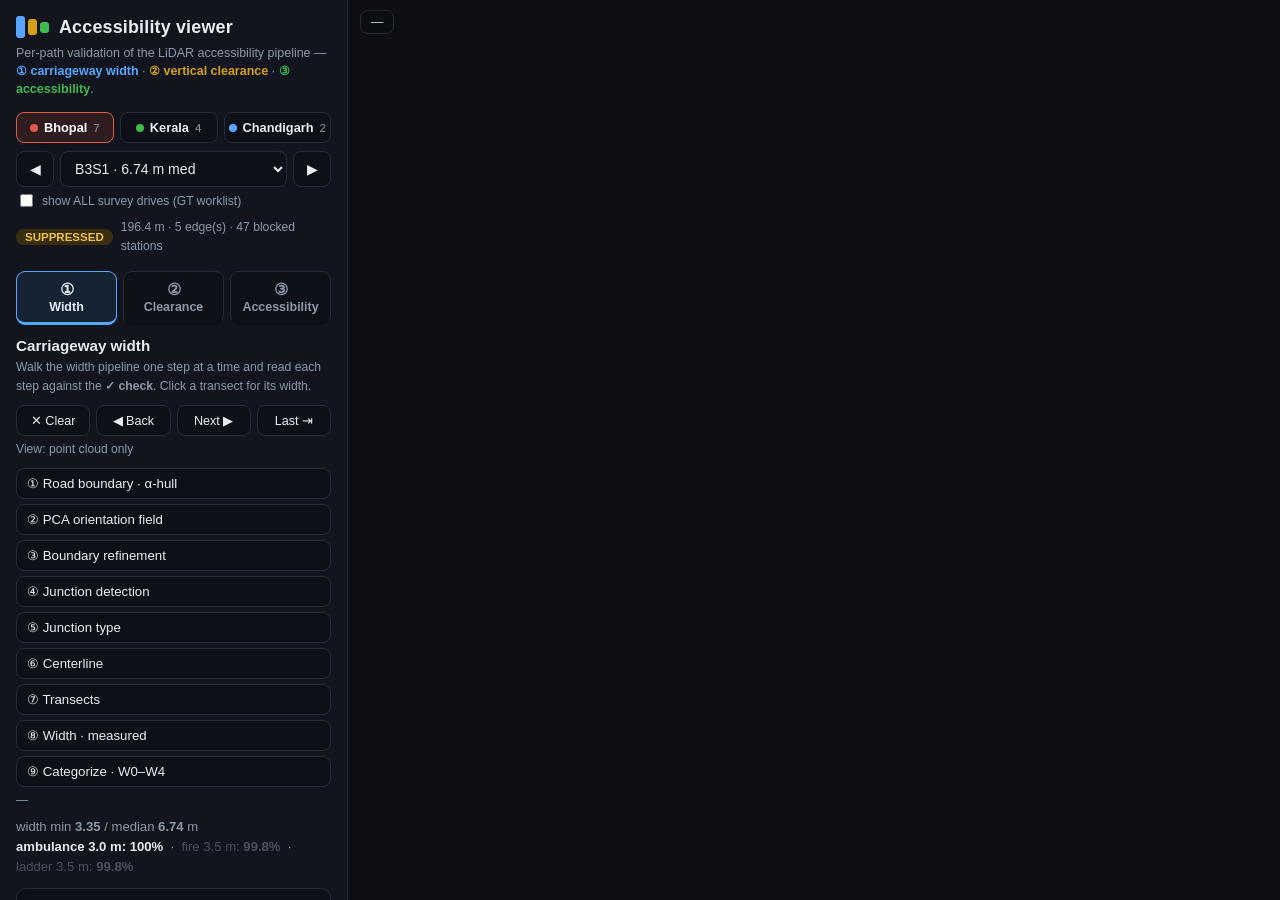
==== validate.html @ 01d57bf8 "project page" ====
<!doctype html>
<html lang="en">
<head>
  <link rel="stylesheet" href="cesium/Widgets/widgets.css">
  <script src="cesium/Cesium.js"></script>

  <meta charset="utf-8" />
  <meta name="viewport" content="width=device-width, initial-scale=1" />
  <title>Accessibility viewer — per-path validation</title>
  <style>
    /* ============ Accessibility viewer — dark UI =========================
       Three stage accents:  ① width = blue · ② clearance = gold · ③ accessibility = green */
    :root { --bg:#0b0d12; --panel:#12151d; --card:#0d1117; --fg:#e6edf3; --muted:#8b98a8;
            --border:#242b38; --green:#3fb950; --gold:#d4a017; --red:#e0584a; --blue:#58a6ff;
            --w-acc:#58a6ff; --c-acc:#d4a017; --a-acc:#3fb950; }
    * { box-sizing:border-box; }
    html,body { margin:0; height:100%; font-family:Inter,-apple-system,Segoe UI,Roboto,sans-serif;
                background:var(--bg); color:var(--fg); }
    #app { display:grid; grid-template-columns:348px 1fr; height:100vh; }
    aside { background:var(--panel); border-right:1px solid var(--border); padding:16px 16px 24px;
            overflow-y:auto; scrollbar-width:thin; }

    /* ---- header ---- */
    .brand { display:flex; align-items:center; gap:10px; }
    .brand .mark { display:flex; gap:3px; }
    .brand .mark i { width:9px; height:22px; border-radius:3px; }
    .brand .mark i:nth-child(1) { background:var(--w-acc); }
    .brand .mark i:nth-child(2) { background:var(--c-acc); height:16px; margin-top:3px; }
    .brand .mark i:nth-child(3) { background:var(--a-acc); height:11px; margin-top:6px; }
    h1 { font-size:1.12rem; margin:0; letter-spacing:.01em; }
    .sub { color:var(--muted); font-size:.78rem; margin:6px 0 14px; line-height:1.45; }

    /* ---- generic controls ---- */
    select, button, input[type=range] { font-family:inherit; }
    select, button { width:100%; background:var(--card); color:var(--fg); border:1px solid var(--border);
                     border-radius:8px; padding:8px 10px; font-size:.88rem; }
    button { cursor:pointer; transition:border-color .12s, background .12s; }
    button:hover { border-color:#3d4757; }
    button.active { background:#1f6feb; color:#fff; border-color:#1f6feb; }
    label.fld { display:block; font-size:.7rem; text-transform:uppercase; letter-spacing:.05em;
                color:var(--muted); margin:14px 0 5px; }
    .card { background:var(--card); border:1px solid var(--border); border-radius:10px;
            padding:12px 13px; margin-top:12px; }
    .card h3 { font-size:.7rem; text-transform:uppercase; letter-spacing:.05em; color:var(--muted); margin:0 0 8px; }
    .hint { color:var(--muted); font-size:.76rem; line-height:1.5; margin-top:4px; }
    .muted { color:var(--muted); }
    table { width:100%; border-collapse:collapse; font-size:.82rem; }
    td { padding:3px 0; } td.r { text-align:right; font-variant-numeric:tabular-nums; }
    kbd { background:var(--card); border:1px solid var(--border); border-bottom-width:2px; border-radius:4px;
          padding:0 5px; font-size:.74rem; font-family:inherit; color:var(--fg); }

    /* ---- city pills + path row ---- */
    .city-pills { display:flex; gap:6px; margin-bottom:8px; }
    .city-pills button { flex:1; padding:7px 4px; font-size:.8rem; font-weight:600;
                         border-radius:8px; display:flex; align-items:center; justify-content:center; gap:6px; }
    .city-pills .dot { width:8px; height:8px; border-radius:50%; background:var(--cc); flex:none; }
    .city-pills .n { color:var(--muted); font-weight:400; font-size:.72rem; }
    .city-pills button.active { background:color-mix(in srgb, var(--cc) 16%, var(--card)); border-color:var(--cc); }
    .path-row { display:flex; gap:6px; }
    .path-row select { flex:1; min-width:0; }
    .path-row button { width:38px; flex:none; padding:8px 0; font-size:.9rem; }
    .badge-row { display:flex; align-items:center; gap:8px; margin-top:8px; }
    .verdict { display:inline-block; font-size:.72rem; font-weight:700; padding:2px 9px; border-radius:999px; flex:none; }
    .v-false { background:#3d1518; color:#ff8b80; } .v-real { background:#11331f; color:#5ee08a; }
    .v-part { background:#3a2e10; color:#f0c14b; }

    /* ---- stage tabs ---- */
    .stages { display:flex; gap:6px; margin:16px 0 0; }
    .stages button { flex:1; padding:8px 4px 7px; font-size:.78rem; font-weight:600; line-height:1.25;
                     border-radius:9px; border-bottom:3px solid transparent; color:var(--muted); }
    .stages button .st-no { display:block; font-size:1rem; }
    .stages button .st-state { display:block; font-size:.62rem; font-weight:600; letter-spacing:.03em;
                               text-transform:uppercase; margin-top:2px; }
    .stages button[data-stage=width]     { --sc:var(--w-acc); }
    .stages button[data-stage=clearance] { --sc:var(--c-acc); }
    .stages button[data-stage=access]    { --sc:var(--a-acc); }
    .stages button.active { color:var(--fg); border-color:var(--sc);
                            background:color-mix(in srgb, var(--sc) 12%, var(--card)); }
    .stages .st-state.done { color:var(--green); } .stages .st-state.next { color:var(--gold); }
    .stages .st-state.plan { color:var(--muted); }
    .stage-panel { display:none; }
    .stage-panel.active { display:block; }
    .stage-head { display:flex; align-items:center; gap:8px; margin:12px 0 2px; }
    .stage-head h2 { font-size:.95rem; margin:0; }
    .chip { font-size:.64rem; font-weight:700; letter-spacing:.04em; text-transform:uppercase;
            padding:2px 8px; border-radius:999px; flex:none; }
    .chip.done { background:#11331f; color:#5ee08a; }
    .chip.next { background:#3a2e10; color:#f0c14b; }
    .chip.plan { background:#1c2230; color:#8b98a8; }

    /* ---- width walkthrough ---- */
    .stepper { display:flex; gap:6px; margin-top:10px; }
    .stepper button { flex:1; padding:7px 4px; font-size:.79rem; }
    .steps { display:flex; flex-direction:column; gap:5px; margin-top:10px; }
    .step { text-align:left; font-size:.83rem; padding:7px 10px; position:relative; }
    .step.active { border-color:#31405a; color:var(--fg); }
    .step.active::after { content:'✓'; position:absolute; right:9px; color:var(--w-acc); opacity:.8; font-size:.78rem; }
    .step.cur { border-color:var(--w-acc); box-shadow:inset 3px 0 0 var(--w-acc); font-weight:600; }
    .step.cur::after { content:''; }
    .check { font-size:.8rem; color:#cdd6e0; line-height:1.5; margin-top:8px;
             background:#10202e; border-left:3px solid var(--w-acc); padding:7px 10px; border-radius:0 6px 6px 0; }
    .check:empty { display:none; }
    .counts { font-size:.74rem; color:var(--muted); font-variant-numeric:tabular-nums; margin-top:7px; }
    .subrow { display:flex; gap:5px; margin-top:8px; flex-wrap:wrap; }
    .subrow .ck { display:inline-flex; align-items:center; gap:4px; font-size:.76rem; color:var(--muted); }
    .subrow input { accent-color:var(--w-acc); }
    /* contextual rows nested inside the step list, under their own step */
    .steps .instep { margin:0 0 2px 10px; padding:4px 0 4px 10px; border-left:2px solid var(--w-acc); }
    .small { font-size:.72rem; }
    .wcls { flex:1; padding:6px 3px; font-size:.78rem; font-weight:700; border-bottom:3px solid var(--wc); line-height:1.15; }
    .wcls.active { background:var(--wc); color:var(--card); border-color:var(--wc); }
    .wcls:not(.active) { opacity:.32; filter:grayscale(0.6); }
    .wcls .share { display:block; font-size:.68rem; font-weight:400; opacity:.9; }
    .wptr { margin:3px 0; font-size:.8rem; }
    details.chk { font-size:.8rem; color:var(--muted,#7d8a9c); }
    details.chk > summary { cursor:pointer; opacity:.75; }
    .wtiers { width:100%; border-collapse:collapse; font-size:.82rem; }
    .wtiers td { padding:3px 6px; } .wtiers td:nth-child(2) { font-variant-numeric:tabular-nums; white-space:nowrap; }
    .sw { display:inline-block; width:11px; height:11px; border-radius:3px; margin-right:7px; vertical-align:middle; }
    .ro { font-size:.82rem; color:var(--muted); line-height:1.5; }
    .ms-key { display:none; gap:10px; flex-wrap:wrap; font-size:11px; margin-top:6px; }

    /* ---- clearance / access ---- */
    #stage-clearance .step.cur, #stage-clearance .step.active { border-color:var(--c-acc); box-shadow:inset 3px 0 0 var(--c-acc); }
    #stage-clearance .step.active::after { content:''; }
    .mlist { display:flex; flex-direction:column; gap:6px; margin-top:8px; }
    .mrow { display:flex; align-items:center; gap:8px; background:var(--card); border:1px solid var(--border);
            border-radius:8px; padding:7px 9px; cursor:pointer; font-size:.8rem; }
    .mrow:hover { border-color:var(--a-acc); }
    .mrow.active { border-color:var(--a-acc); background:#12251a; }
    .mrow .dot { width:10px; height:10px; border-radius:50%; flex:none; }
    .mrow b { font-variant-numeric:tabular-nums; }

    /* ---- legend / tools ---- */
    .legend { display:flex; flex-direction:column; gap:5px; font-size:.78rem; }
    .legend span.sw { margin-right:8px; }
    .big { font-size:1.6rem; font-weight:600; font-variant-numeric:tabular-nums; }
    .read .big { color:var(--green); }
    .slider { display:flex; align-items:center; gap:8px; } .slider input { flex:1; }
    details.panel { border:1px solid var(--border); border-radius:10px; margin-top:12px; background:var(--card); overflow:hidden; }
    details.panel > summary { cursor:pointer; padding:10px 12px; font-weight:600; font-size:.9rem; list-style:none; }
    details.panel > summary::-webkit-details-marker { display:none; }
    details.panel[open] > summary { border-bottom:1px solid var(--border); }
    details.panel > div, details.panel > table { margin:10px 12px; }

    #viewer { position:relative; }
    #measure-viewer { position:absolute; inset:0; }
    /* slim status strip over the 3D view: path · stage · step */
    #view-status { position:absolute; top:10px; left:12px; z-index:2; font-size:.78rem; color:#cdd6e0;
                   background:rgba(11,13,18,.78); border:1px solid var(--border); border-radius:8px;
                   padding:4px 10px; pointer-events:none; max-width:70%; }
    #view-status b { color:var(--fg); }
  </style>
  <script type="module" crossorigin src="./assets/validate-l6lHiD56.js"></script>
  <link rel="modulepreload" crossorigin href="./assets/modulepreload-polyfill-B5Qt9EMX.js">
  <link rel="modulepreload" crossorigin href="./assets/OrbitControls-B2MD5Xj6.js">
</head>
<body>
  <div id="app">
    <aside>
      <div class="brand">
        <span class="mark"><i></i><i></i><i></i></span>
        <h1>Accessibility viewer</h1>
      </div>
      <div class="sub">Per-path validation of the LiDAR accessibility pipeline —
        <b style="color:var(--w-acc)">① carriageway width</b> ·
        <b style="color:var(--c-acc)">② vertical clearance</b> ·
        <b style="color:var(--a-acc)">③ accessibility</b>.</div>

      <!-- ---- city + path picker ---- -->
      <div class="city-pills" id="city-pills">
        <button data-city="bhopal" style="--cc:#e0584a"><span class="dot"></span>Bhopal <span class="n"></span></button>
        <button data-city="kerala" style="--cc:#3fb950"><span class="dot"></span>Kerala <span class="n"></span></button>
        <button data-city="chandigarh" style="--cc:#58a6ff"><span class="dot"></span>Chandigarh <span class="n"></span></button>
      </div>
      <div class="path-row">
        <button id="path-prev" title="previous path ( [ )">◀</button>
        <select id="path-select"></select>
        <button id="path-next" title="next path ( ] )">▶</button>
      </div>
      <label class="hint" style="display:flex; gap:6px; align-items:center; margin-top:4px; cursor:pointer"
             title="Include the survey drives without traced boundary GT (Bhopal_3..6) — needed for the GT worklist measuring. Remembered across reloads.">
        <input id="all-paths-chk" type="checkbox" />
        show ALL survey drives (GT worklist)</label>
      <div class="badge-row"><span id="verdict" class="verdict v-false">—</span>
        <span class="hint" id="dims" style="margin-top:0">—</span></div>

      <!-- ---- the three pipeline stages ---- -->
      <div class="stages" id="stage-tabs">
        <button data-stage="width" class="active"><span class="st-no">①</span>Width</button>
        <button data-stage="clearance"><span class="st-no">②</span>Clearance</button>
        <button data-stage="access"><span class="st-no">③</span>Accessibility</button>
      </div>

      <!-- ============ ① CARRIAGEWAY WIDTH ============ -->
      <div class="stage-panel active" id="stage-width">
        <div class="stage-head"><h2>Carriageway width</h2></div>
        <div class="hint">Walk the width pipeline one step at a time and read each step against the
          <b>✓ check</b>. Click a transect for its width.</div>

        <div class="stepper">
          <button id="step-clear">✕ Clear</button>
          <button id="step-prev">◀ Back</button>
          <button id="step-next">Next ▶</button>
          <button id="step-last">Last ⇥</button>
        </div>
        <div class="hint" id="step-status">View: point cloud only</div>

        <div class="steps" id="width-steps">
          <button class="step" data-wstep="2">① Road boundary · α-hull</button>
          <!-- ①③ road-boundary GT overlay (shown at the boundary steps, inline under ①) -->
          <div class="subrow instep" id="bgt-row" style="display:none">
            <label class="ck"><input type="checkbox" id="bgtBoundary"> GT boundary</label>
            <span class="small muted">— — green dashed = hand-drawn road polygon (vs cyan α-hull ① / magenta refinement ③)</span>
          </div>
          <button class="step" data-wstep="3">② PCA orientation field</button>
          <!-- ② field LENS checkboxes (single-select; shown only at step 2, inline under ②) -->
          <div class="subrow instep" id="field-lens" style="display:none">
            <label class="ck"><input type="checkbox" class="lens" data-lens="sal" checked> saliency</label>
            <label class="ck"><input type="checkbox" class="lens" data-lens="ori"> orientation</label>
            <label class="ck"><input type="checkbox" class="lens" data-lens="jr"> 1−R road</label>
            <label class="ck"><input type="checkbox" class="lens" data-lens="js"> 1−R small</label>
            <label class="ck"><input type="checkbox" class="lens" data-lens="ch"> |charge|</label>
          </div>
          <button class="step" data-wstep="4">③ Boundary refinement</button>
          <button class="step" data-wstep="5">④ Junction detection</button>
          <!-- ④⑤ hand-labelled junction GT overlay (inline under ④, shows through ⑤) -->
          <div class="subrow instep" id="gt-row" style="display:none">
            <label class="ck"><input type="checkbox" id="gtJunc"> GT junctions (jtype)</label>
            <span class="small muted">○ ring = GT · orange T/Y · magenta +/X · grey L</span>
          </div>
          <!-- step-contextual legend (junction status ④ / type ⑤), filled by setWStep -->
          <div class="ms-key instep" id="wlegend"></div>
          <button class="step" data-wstep="6">⑤ Junction type</button>
          <button class="step" data-wstep="7">⑥ Centerline</button>
          <button class="step" data-wstep="8">⑦ Transects</button>
          <button class="step" data-wstep="9">⑧ Width · measured</button>
          <button class="step" data-wstep="10">⑨ Categorize · W0–W4</button>
          <!-- ⑨ per-class toggles — each isolates its W-class (inline under ⑨) -->
          <div class="subrow instep" id="wclass-row" style="display:none">
            <button class="wcls active" data-wc="0" style="--wc:#e0584a">W0</button>
            <button class="wcls active" data-wc="1" style="--wc:#e8a33d">W1</button>
            <button class="wcls active" data-wc="2" style="--wc:#3fb950">W2</button>
            <button class="wcls active" data-wc="3" style="--wc:#2aa6b0">W3</button>
            <button class="wcls active" data-wc="4" style="--wc:#58a6ff">W4</button>
          </div>
        </div>
        <div class="hint" id="width-caption">—</div>
        <div class="check" id="width-check"></div>
        <div class="counts" id="width-counts"></div>
        <div class="ro" id="width-ro" style="margin-top:8px">—</div>

        <!-- IRC width tiers (reference for ⑩) -->
        <details class="panel" open>
          <summary>IRC width tiers · W0–W4</summary>
          <table class="wtiers">
            <tr><td><span class="sw" style="background:#e0584a"></span><b>W0</b></td><td>&lt; 3.0 m</td><td>—</td><td class="muted">sub-access — below IRC residential-access min</td></tr>
            <tr><td><span class="sw" style="background:#e8a33d"></span><b>W1</b></td><td>3.0 – 3.5 m</td><td>🚑</td><td class="muted">access-lane (IRC residential)</td></tr>
            <tr><td><span class="sw" style="background:#3fb950"></span><b>W2</b></td><td>3.5 – 5.5 m</td><td>🚒🪜</td><td class="muted">single-lane (IRC urban)</td></tr>
            <tr><td><span class="sw" style="background:#2aa6b0"></span><b>W3</b></td><td>5.5 – 7.0 m</td><td>—</td><td class="muted">intermediate lane</td></tr>
            <tr><td><span class="sw" style="background:#58a6ff"></span><b>W4</b></td><td>≥ 7.0 m</td><td>🏗</td><td class="muted">two-lane+ — aerial (outrigger) setup</td></tr>
          </table>
          <div class="hint"><b>Standards-based classification</b> (IRC 86-2018 lane widths); vehicles are
            <b>named instances</b> on the scale — ambulance → W1, fire &amp; ladder passage → W2,
            aerial setup → W4 (IFC 2021 D105). Strict IRC compliance = width ≥ <b>W2</b> ∧ clearance <b>H3</b>.</div>
          <div class="ro" id="std-ro" style="margin-top:8px">—</div>
        </details>

        <!-- width-stage legend -->
        <div class="card">
          <h3>Legend · width layers</h3>
          <div class="legend">
            <div><span class="sw" style="background:#aaacb2"></span>road surface</div>
            <div><span class="sw" style="background:#00d2ff"></span>① road boundary · α-hull</div>
            <div><span class="sw" style="background:#ff4fd8"></span>③ boundary refinement · smoothed mask</div>
            <div><span class="sw" style="background:#7d8a9c"></span>⑦ width transect = pipeline width</div>
          </div>
        </div>

        <!-- ============ DEPLOYMENT walkthrough (2nd width panel) ============
             The SAME width pipeline on the segmentation-PREDICTED road (Bhopal 7/8, held-out test),
             with Step ① outlier removal ON — the detach-guarded denoise the GT A/B reserved for
             deployment. Its own path chips + ①–⑩ stepper; GT paths stay in the dropdown above. -->
        <details class="panel" id="deploy-panel">
          <summary>Deployment · predicted road <span class="small muted">(Bhopal 7 / 8 test set)</span></summary>
          <div class="hint">
            The same width pipeline run on the <b>segmentation-predicted</b> road, for a chosen model.
            The A/B (raw / SOR / SOR+contiguity / detach vs the Bhopal&nbsp;7 boundary GT) showed Step ①
            shifts reported width by <b>≤6&nbsp;mm</b> (marginally narrow) — <b>width is insensitive to
            outlier removal</b>, so it is retained only as a visualization / clearance layer, not a width
            requirement. Held-out test set: <b>Bhopal&nbsp;7</b> and <b>Bhopal&nbsp;8</b>
            (both with junction + boundary GT).
          </div>
          <div class="subrow" style="margin-top:10px">
            <label class="small muted" for="deploy-model">Model</label>
            <select id="deploy-model">
              <option value="">Utonia 12c FT</option>
              <option value="_21c">Utonia 21c</option>
              <option value="_merged">Utonia merged (BKC generalist)</option>
            </select>
          </div>
          <div class="city-pills" id="deploy-paths" style="margin-top:10px">
            <button data-dpath="Bhopal_7" style="--cc:#e0584a"><span class="dot"></span>Bhopal 7</button>
            <button data-dpath="Bhopal_8" style="--cc:#e0584a"><span class="dot"></span>Bhopal 8</button>
          </div>
          <div class="stepper">
            <button id="dstep-clear">✕ Clear</button>
            <button id="dstep-prev">◀ Back</button>
            <button id="dstep-next">Next ▶</button>
            <button id="dstep-last">Last ⇥</button>
          </div>
          <div class="steps" id="deploy-steps">
            <button class="step" data-dstep="1">① Outlier removal · detach-guarded</button>
            <div class="subrow instep" id="dofilt-row" style="display:none">
              <label class="ck"><input type="checkbox" class="ofilt" data-of="sor" checked> <span style="color:#ff2222">■</span> statistical</label>
              <label class="ck"><input type="checkbox" class="ofilt" data-of="contiguity" checked> <span style="color:#ff9500">■</span> detached streak</label>
              <label class="ck"><input type="checkbox" class="ofilt" data-of="elevation" checked> <span style="color:#d05ce3">■</span> off-surface (elevation)</label>
            </div>
            <button class="step" data-dstep="2">② Road boundary · α-hull</button>
            <div class="subrow instep" id="dbgt-row" style="display:none">
              <label class="ck"><input type="checkbox" id="dbgtBoundary"> GT boundary</label>
              <span class="small muted">— — green dashed = hand-drawn road polygon (vs cyan α-hull)</span>
            </div>
            <button class="step" data-dstep="3">③ PCA orientation field</button>
            <button class="step" data-dstep="4">④ Boundary refinement</button>
            <button class="step" data-dstep="5">⑤ Junction detection</button>
            <div class="subrow instep" id="dgt-row" style="display:none">
              <label class="ck"><input type="checkbox" id="dgtJunc"> GT junctions (jtype)</label>
              <span class="small muted">○ ring = GT · orange T/Y · magenta +/X · grey L</span>
            </div>
            <button class="step" data-dstep="6">⑥ Junction type</button>
            <button class="step" data-dstep="7">⑦ Centerline</button>
            <button class="step" data-dstep="8">⑧ Transects</button>
            <button class="step" data-dstep="9">⑨ Width · measured</button>
            <button class="step" data-dstep="10">⑩ Categorize · W0–W4</button>
          </div>
          <div class="hint" id="deploy-caption">Pick Bhopal 7 or 8, then Next ▶.</div>
          <div class="check" id="deploy-check"></div>
        </details>
      </div>

      <!-- ============ ② VERTICAL CLEARANCE ============ -->
      <div class="stage-panel" id="stage-clearance">
        <div class="stage-head"><h2>Vertical clearance</h2></div>
        <div class="hint">Walk the clearance pipeline one step at a time. Wire &amp; structure are
          <b>permanent</b> constraints; vegetation is <b>treatable</b> (pruning) — step ⑦ shows both
          classifications and lists the pruning-recommendation spots. <b>Click the road</b> to pop a
          station's clearance info (reading, H-class, binding class) at the point.</div>

        <div class="stepper">
          <button id="cstep-clear">✕ Clear</button>
          <button id="cstep-prev">◀ Back</button>
          <button id="cstep-next">Next ▶</button>
          <button id="cstep-last">Last ⇥</button>
        </div>
        <div class="counts" id="clr-caption">Point cloud only — Next ▶ to begin.</div>
        <div class="steps" id="clr-steps">
          <button class="step" data-cstep="1">① Road datum · plane-fit z<sub>road</sub></button>
          <button class="step" data-cstep="2">② Overhead streams · class palette</button>
          <button class="step" data-cstep="3">③ Outlier removal · isolated returns</button>
          <button class="step" data-cstep="4">④ Gather tube · transect boxes + junction cylinders</button>
          <button class="step" data-cstep="5">⑤ Above-datum filter · &gt;0.5 m</button>
          <button class="step" data-cstep="6">⑥ Clearance evidence · 5th-pctile + wire fit</button>
          <button class="step" data-cstep="7">⑦ Clearance profile · ribbon</button>
          <button class="step" data-cstep="8">⑧ Categorize · H0–H3</button>
          <button class="step" data-cstep="9">⑨ Responsible points · critical stations</button>
        </div>
        <div class="subrow" id="hclass-row" style="display:none">
          <button class="wcls active" data-hc="0" style="--wc:#e0584a">H0</button>
          <button class="wcls active" data-hc="1" style="--wc:#e8a33d">H1</button>
          <button class="wcls active" data-hc="2" style="--wc:#2aa6b0">H2</button>
          <button class="wcls active" data-hc="3" style="--wc:#3fb950">H3</button>
        </div>
        <div class="subrow" id="perm-row" style="display:none">
          <label class="ck"><input type="checkbox" id="perm-only"> permanent only (wire + structure) —
            the after-pruning view</label>
        </div>
        <div class="check" id="clr-check"></div>
        <div class="ro" id="vert-ro" style="margin-top:8px">—</div>

        <!-- Standards-based clearance classes (IRC / CMVR; vehicles = named instances) -->
        <details class="panel" open>
          <summary>Clearance classes · H0–H3 (standards-based)</summary>
          <table class="wtiers">
            <tr><td><span class="sw" style="background:#e0584a"></span><b>H0</b></td><td>&lt; 2.8 m</td><td>—</td><td class="muted">sub-vehicle</td></tr>
            <tr><td><span class="sw" style="background:#e8a33d"></span><b>H1</b></td><td>2.8 – 3.8 m</td><td>🚑</td><td class="muted">below CMVR 3.8 m vehicle cap</td></tr>
            <tr><td><span class="sw" style="background:#2aa6b0"></span><b>H2</b></td><td>3.8 – 5.0 m</td><td>🚒🪜</td><td class="muted">truck band — clears cap, below IRC road min</td></tr>
            <tr><td><span class="sw" style="background:#3fb950"></span><b>H3</b></td><td>≥ 5.0 m</td><td>✓</td><td class="muted">IRC-clear — meets IRC road clearance min</td></tr>
          </table>
          <div class="hint">Vehicles are <b>named instances</b> on the scale (ambulance → H1, fire &amp;
            ladder → H2); strict IRC compliance = width ≥ <b>W2</b> ∧ clearance <b>H3</b>.
            Sources: IRC 54-1974 (road clearance) · IRC 32-1969 (overhead wires) · CMVR Rule 93.</div>
        </details>

        <!-- clearance-stage legend -->
        <div class="card">
          <h3>Legend · clearance layers</h3>
          <div class="legend">
            <div><span class="sw" style="background:linear-gradient(90deg,#ffff00,#65d965,#a43838)"></span>② streams
              — DATASET class palette (wire yellow, veg greens, buildings reds — as in
              "Explore the classified scenes")</div>
            <div><span class="sw" style="background:#ff4d4d"></span>③ SOR-removed isolated returns</div>
            <div><span class="sw" style="background:#00d2ff"></span>road boundary (always on in this stage)</div>
            <div><span class="sw" style="background:#d4a017;opacity:.35"></span>④ gather: transect boxes + junction cylinders (to 5 m)</div>
            <div><span class="sw" style="background:#ffc93d"></span>fitted wire span — analytic sag curve (clipped to road)</div>
            <div><span class="sw" style="background:#ffffff;border:1px solid #555"></span>5th-pctile = the clearance</div>
            <div><span class="sw" style="background:#ff3b30"></span>intruding overhead (above clr, &lt; ladder roof)</div>
            <div><span class="sw" style="background:#6b7480"></span>stray below clr (percentile ignores)</div>
            <div><span class="sw" style="background:#ff3b30;opacity:.5"></span>⑨ red outline = CRITICAL station's gather volume</div>
            <div><span class="sw" style="background:#ff9f1a"></span>⑨ orange = obstruction-causing points · white = 5th-pctile</div>
            <div><span class="sw" style="background:#c0392b"></span>red box (transp.) = vertical inaccessibility</div>
          </div>
        </div>
      </div>

      <!-- ============ ③ ACCESSIBILITY ============ -->
      <div class="stage-panel" id="stage-access">
        <div class="stage-head"><h2>Overall accessibility</h2></div>
        <div class="hint"><b>Accessibility = the (W, H) class pair per station</b> — the standards-based
          combination of carriageway width and vertical clearance. The centerline ribbon shows the combined
          class: <b>A0</b> inaccessible (W0 ∨ H0) · <b>A1</b> ambulance (≥W1 ∧ ≥H1) ·
          <b>A2</b> fire &amp; ladder (≥W2 ∧ ≥H2) · <b>A3</b> strict IRC (≥W2 ∧ H3).</div>
        <div class="steps" id="acc-steps">
          <button class="step" data-astep="1">① Width classes · W-ribbon</button>
          <button class="step" data-astep="2">② Clearance classes · H-ribbon</button>
          <button class="step" data-astep="3">③ Combined A-classes · W × H</button>
          <button class="step" data-astep="4">④ Blocked runs · boxes + beacons</button>
        </div>
        <div class="counts" id="acc-caption"></div>
        <div id="axh-matrix" style="margin-top:8px">—</div>
        <div class="hint" style="margin-top:8px"><b>Click the road</b> — the section's full story
          (width→W · clearance→H · binding class · A) pops at the point, like a measurement.</div>

        <table id="meta-table" style="margin-top:10px">
          <tr class="muted"><td>vehicle</td><td class="r">edge %</td><td class="r">section %</td></tr>
          <tr><td>🚑 ambulance</td><td class="r" id="amb_e">—</td><td class="r" id="amb_s">—</td></tr>
          <tr><td>🚒 fire truck</td><td class="r" id="fire_e">—</td><td class="r" id="fire_s">—</td></tr>
          <tr><td>🪜 ladder</td><td class="r" id="ladder_e">—</td><td class="r" id="ladder_s">—</td></tr>
        </table>

        <!-- access-stage legend -->
        <div class="card">
          <h3>Legend · accessibility (A = W × H)</h3>
          <div class="legend">
            <div><span class="sw" style="background:#e0584a"></span>A0 inaccessible — W0 ∨ H0</div>
            <div><span class="sw" style="background:#e8a33d"></span>A1 🚑 ambulance — ≥W1 ∧ ≥H1</div>
            <div><span class="sw" style="background:#2aa6b0"></span>A2 🚒🪜 fire &amp; ladder — ≥W2 ∧ ≥H2</div>
            <div><span class="sw" style="background:#3fb950"></span>A3 ✓ strict IRC — ≥W2 ∧ H3</div>
            <div><span class="sw" style="background:#55606e"></span>grey ribbon = unmeasured (junction interior)</div>
            <div><span class="sw" style="background:#c0392b"></span>vertical-block box</div>
            <div><span class="sw" style="background:#e0584a"></span>🔆 beacon = worst spot of a blocked run</div>
          </div>
        </div>
      </div>

      <!-- ============ shared: measure tools ============ -->
      <div class="card read">
        <h3>Measure</h3>
        <!-- Jump to a UTM coordinate (e.g. from the GT worklist): flies the camera + drops a pin. -->
        <div style="display:flex; gap:6px; margin-bottom:8px">
          <input id="goto-utm" placeholder="go to UTM:  745643.1 2573928.1"
                 style="flex:1; min-width:0; background:var(--card); color:var(--fg);
                        border:1px solid var(--border); border-radius:6px; padding:6px 8px;
                        font-family:inherit; font-size:12px" />
          <button id="goto-btn" style="width:auto; padding:6px 12px">Go</button>
        </div>
        <div style="display:flex; gap:6px; margin-bottom:6px">
          <button id="measure-btn" style="flex:1">▶ Activate measure</button>
          <button id="topview-btn" title="Straight-down view — easiest for clicking width straight across"
                  style="width:auto; padding:6px 12px">⬇ Top</button>
        </div>
        <button id="lowest-btn" style="margin-bottom:10px"
                title="One click on the road: the LOWEST overhead point within 1.5 m above it is found automatically, ringed, and measured — verify the ringed point is a real object, then read ↕">
          ▼ Lowest overhead (1 click)</button>
        <div class="hint" style="margin-bottom:6px">width = 2 clicks ACROSS the road (read ↔) ·
          clearance = road point + lowest overhead point (read ↕)</div>
        <label style="display:flex; gap:6px; align-items:center; margin-bottom:4px; font-size:12px; cursor:pointer">
          <input id="overhead-chk" type="checkbox" />
          show overhead points (wire&nbsp;· vegetation) — needed to click the wire</label>
        <label style="display:flex; gap:6px; align-items:center; margin-bottom:8px; font-size:12px; cursor:pointer"
               title="The full surroundings cloud: curbs, walls, parked vehicles, footpaths — judge WHERE the drivable road really ends">
          <input id="surround-chk" type="checkbox" />
          show surroundings — judge the road edge (curb&nbsp;· wall&nbsp;· parked&nbsp;vehicle)</label>
        <table>
          <tr><td>↔ horizontal</td><td class="r"><span class="big" id="m_horiz" style="color:#2aa6b0">—</span> m</td></tr>
          <tr><td>↕ vertical</td><td class="r"><span class="big" id="m_vert" style="color:#e8a33d">—</span> m</td></tr>
          <tr><td>3D distance</td><td class="r" id="m_total">— m</td></tr>
        </table>
        <!-- bare numbers, ready to paste into the gt_fill.py prompt -->
        <div style="display:flex; gap:6px; margin-top:6px">
          <button id="copy-w-btn" style="flex:1">Copy ↔ width</button>
          <button id="copy-h-btn" style="flex:1">Copy ↕ clearance</button>
        </div>
        <div class="ro" style="margin-top:8px">Clicked point — last pick:</div>
        <table>
          <tr><td>local&nbsp;x,&nbsp;y,&nbsp;z</td><td class="r" id="m_pos_local">—</td></tr>
          <tr><td>world&nbsp;x,&nbsp;y,&nbsp;z</td><td class="r" id="m_pos_world">—</td></tr>
        </table>
        <button id="copy-pos-btn" style="margin-top:6px">Copy world x,y,z</button>
        <button id="clear-btn" style="margin-top:8px">Clear measurement</button>

        <label class="fld">Point size</label>
        <div class="slider"><input id="size-slider" type="range" min="0.02" max="0.25" step="0.01" value="0.06" />
          <span id="size-val" class="hint">0.06</span></div>
        <label class="fld">Line width (boundary + transects)</label>
        <div class="slider"><input id="boundary-slider" type="range" min="1" max="8" step="1" value="3" />
          <span id="boundary-val" class="hint">3</span></div>
        <label class="ck" id="median-ck" style="margin-top:10px;display:none">
          <input type="checkbox" id="medianRso" checked>
          <span class="sw" style="background:#f0a523"></span>median
          <span class="sw" style="background:#788eb2;margin-left:6px"></span>road-side objects
          <span class="small muted" style="margin-left:4px" id="median-cnt"></span></label>
      </div>

      <!-- Threshold standards basis — width + height, with the exact published reference for each. -->
      <details class="panel" style="margin-top:14px">
        <summary>📐 Standards basis (IRC · IFC · CMVR)</summary>
        <div class="ro" style="line-height:1.6">
          <b>Width — minimum passage width</b><br>
          • Ambulance <b>3.0 m</b> — residential access lane; body 1.93 m + clearance.<br>
          • Fire truck <b>3.5 m</b> — one urban traffic lane
            (<a href="https://law.resource.org/pub/in/bis/irc/irc.gov.in.086.2018.pdf" target="_blank" rel="noopener">IRC 86-2018</a>,
            §lane width: urban lane 3.5 m, single-lane carriageway 3.75 m).<br>
          • Ladder truck <b>3.5 m</b> — same ~2.55 m chassis as the fire tender, so the same lane
            (max vehicle width 2.5 m, <a href="https://indiankanoon.org/doc/58396086/" target="_blank" rel="noopener">CMVR Rule 93</a>;
            IRC max permissible 2.44 m). It differs from the fire truck by <i>height</i>, not lane width.<br>
          <span style="color:#8b98a8">Aside: 6.0 m is an aerial <i>setup</i> figure (outrigger spread), not a driving width —
            cf. <a href="https://codes.iccsafe.org/s/IFC2021P1/appendix-d-fire-apparatus-access-roads/IFC2021P1-Pt07-AppxD-SecD105" target="_blank" rel="noopener">IFC 2021 §D105.2</a>
            (aerial-apparatus access road 26 ft = 7.9 m).</span>
          <br><br>
          <b>Height — minimum overhead clearance</b><br>
          • Ambulance <b>3.5 m</b> · Fire <b>4.5 m</b> · Ladder <b>5.0 m</b> = vehicle height
            (2.79 / 3.46 / 3.64 m) + margin, under the
            <a href="https://indiankanoon.org/doc/58396086/" target="_blank" rel="noopener">CMVR Rule 93</a> 3.8 m vehicle cap.<br>
          • Ladder 5.0 m matches the IRC road vertical-clearance minimum
            (<a href="https://law.resource.org/pub/in/bis/irc/translate/irc.gov.in.054.1974.html" target="_blank" rel="noopener">IRC 54-1974</a> underpass 5.0 m;
            <a href="https://law.resource.org/pub/in/bis/irc/irc.gov.in.086.2018.pdf" target="_blank" rel="noopener">IRC 86-2018</a> urban 5.5 m).<br>
          • Overhead power/telecom wire clearance over roads:
            <a href="https://law.resource.org/pub/in/bis/irc/irc.gov.in.032.1969.pdf" target="_blank" rel="noopener">IRC 32-1969</a>.
        </div>
      </details>

      <div class="hint" style="margin-top:14px">Orbit: drag · Pan: right-drag / two-finger · Zoom: scroll.
        Same .ply opens in CloudCompare for cross-checking.</div>
    </aside>
    <div id="viewer">
      <div id="measure-viewer"></div>
      <div id="view-status">—</div>
    </div>
  </div>
</body>
</html>
---- cesium/Widgets/widgets.css ----
/* packages/widgets/Source/shared.css */
.cesium-svgPath-svg {
  position: absolute;
  top: 0;
  left: 0;
  width: 100%;
  height: 100%;
  overflow: hidden;
}
.cesium-button {
  display: inline-block;
  position: relative;
  background: #303336;
  border: 1px solid #444;
  color: #edffff;
  fill: #edffff;
  border-radius: 4px;
  padding: 5px 12px;
  margin: 2px 3px;
  cursor: pointer;
  overflow: hidden;
  -moz-user-select: none;
  -webkit-user-select: none;
  -ms-user-select: none;
  user-select: none;
}
.cesium-button:focus {
  color: #fff;
  fill: #fff;
  border-color: #ea4;
  outline: none;
}
.cesium-button:hover {
  color: #fff;
  fill: #fff;
  background: #48b;
  border-color: #aef;
  box-shadow: 0 0 8px #fff;
}
.cesium-button:active {
  color: #000;
  fill: #000;
  background: #adf;
  border-color: #fff;
  box-shadow: 0 0 8px #fff;
}
.cesium-button:disabled,
.cesium-button-disabled,
.cesium-button-disabled:focus,
.cesium-button-disabled:hover,
.cesium-button-disabled:active {
  background: #303336;
  border-color: #444;
  color: #646464;
  fill: #646464;
  box-shadow: none;
  cursor: default;
}
.cesium-button option {
  background-color: #000;
  color: #eee;
}
.cesium-button option:disabled {
  color: #777;
}
.cesium-button input,
.cesium-button label {
  cursor: pointer;
}
.cesium-button input {
  vertical-align: sub;
}
.cesium-toolbar-button {
  box-sizing: border-box;
  width: 32px;
  height: 32px;
  border-radius: 14%;
  padding: 0;
  vertical-align: middle;
  z-index: 0;
}
.cesium-performanceDisplay-defaultContainer {
  position: absolute;
  top: 50px;
  right: 10px;
  text-align: right;
}
.cesium-performanceDisplay {
  background-color: rgba(40, 40, 40, 0.7);
  padding: 7px;
  border-radius: 5px;
  border: 1px solid #444;
  font: bold 12px sans-serif;
}
.cesium-performanceDisplay-fps {
  color: #e52;
}
.cesium-performanceDisplay-throttled {
  color: #a42;
}
.cesium-performanceDisplay-ms {
  color: #de3;
}

/* packages/widgets/Source/Animation/Animation.css */
.cesium-animation-theme {
  visibility: hidden;
  display: block;
  position: absolute;
  z-index: -100;
}
.cesium-animation-themeNormal {
  color: #222;
}
.cesium-animation-themeHover {
  color: #4488b0;
}
.cesium-animation-themeSelect {
  color: #242;
}
.cesium-animation-themeDisabled {
  color: #333;
}
.cesium-animation-themeKnob {
  color: #222;
}
.cesium-animation-themePointer {
  color: #2e2;
}
.cesium-animation-themeSwoosh {
  color: #8ac;
}
.cesium-animation-themeSwooshHover {
  color: #aef;
}
.cesium-animation-svgText {
  fill: #edffff;
  font-family: Sans-Serif;
  font-size: 15px;
  text-anchor: middle;
}
.cesium-animation-blank {
  fill: #000;
  fill-opacity: 0.01;
  stroke: none;
}
.cesium-animation-rectButton {
  cursor: pointer;
  -moz-user-select: none;
  -webkit-user-select: none;
  -ms-user-select: none;
  user-select: none;
}
.cesium-animation-rectButton .cesium-animation-buttonGlow {
  fill: #fff;
  stroke: none;
  display: none;
}
.cesium-animation-rectButton:hover .cesium-animation-buttonGlow {
  display: block;
}
.cesium-animation-rectButton .cesium-animation-buttonPath {
  fill: #edffff;
}
.cesium-animation-rectButton .cesium-animation-buttonMain {
  stroke: #444;
  stroke-width: 1.2;
}
.cesium-animation-rectButton:hover .cesium-animation-buttonMain {
  stroke: #aef;
}
.cesium-animation-rectButton:active .cesium-animation-buttonMain {
  fill: #abd6ff;
}
.cesium-animation-buttonDisabled {
  -moz-user-select: none;
  -webkit-user-select: none;
  -ms-user-select: none;
  user-select: none;
}
.cesium-animation-buttonDisabled .cesium-animation-buttonMain {
  stroke: #555;
}
.cesium-animation-buttonDisabled .cesium-animation-buttonPath {
  fill: #818181;
}
.cesium-animation-buttonDisabled .cesium-animation-buttonGlow {
  display: none;
}
.cesium-animation-buttonToggled .cesium-animation-buttonGlow {
  display: block;
  fill: #2e2;
}
.cesium-animation-buttonToggled .cesium-animation-buttonMain {
  stroke: #2e2;
}
.cesium-animation-buttonToggled:hover .cesium-animation-buttonGlow {
  fill: #fff;
}
.cesium-animation-buttonToggled:hover .cesium-animation-buttonMain {
  stroke: #2e2;
}
.cesium-animation-shuttleRingG {
  cursor: pointer;
}
.cesium-animation-shuttleRingPointer {
  cursor: pointer;
}
.cesium-animation-shuttleRingPausePointer {
  cursor: pointer;
}
.cesium-animation-shuttleRingBack {
  fill: #181818;
  fill-opacity: 0.8;
  stroke: #333;
  stroke-width: 1.2;
}
.cesium-animation-shuttleRingSwoosh line {
  stroke: #8ac;
  stroke-width: 3;
  stroke-opacity: 0.2;
  stroke-linecap: round;
}
.cesium-animation-knobOuter {
  cursor: pointer;
  stroke: #444;
  stroke-width: 1.2;
}
.cesium-animation-knobInner {
  cursor: pointer;
}

/* packages/widgets/Source/BaseLayerPicker/BaseLayerPicker.css */
.cesium-baseLayerPicker-selected {
  position: absolute;
  top: 0;
  left: 0;
  width: 100%;
  height: 100%;
  border: none;
}
.cesium-baseLayerPicker-dropDown {
  display: block;
  position: absolute;
  box-sizing: content-box;
  top: auto;
  right: 0;
  width: 320px;
  max-height: 500px;
  margin-top: 5px;
  background-color: rgba(38, 38, 38, 0.75);
  border: 1px solid #444;
  padding: 6px;
  overflow: auto;
  border-radius: 10px;
  -moz-user-select: none;
  -webkit-user-select: none;
  -ms-user-select: none;
  user-select: none;
  transform: translate(0, -20%);
  visibility: hidden;
  opacity: 0;
  transition:
    visibility 0s 0.2s,
    opacity 0.2s ease-in,
    transform 0.2s ease-in;
}
.cesium-baseLayerPicker-dropDown-visible {
  transform: translate(0, 0);
  visibility: visible;
  opacity: 1;
  transition: opacity 0.2s ease-out, transform 0.2s ease-out;
}
.cesium-baseLayerPicker-sectionTitle {
  display: block;
  font-family: sans-serif;
  font-size: 16pt;
  text-align: left;
  color: #edffff;
  margin-bottom: 4px;
}
.cesium-baseLayerPicker-choices {
  margin-bottom: 5px;
}
.cesium-baseLayerPicker-categoryTitle {
  color: #edffff;
  font-size: 11pt;
}
.cesium-baseLayerPicker-choices {
  display: block;
  border: 1px solid #888;
  border-radius: 5px;
  padding: 5px 0;
}
.cesium-baseLayerPicker-item {
  display: inline-block;
  vertical-align: top;
  margin: 2px 5px;
  width: 64px;
  text-align: center;
  cursor: pointer;
}
.cesium-baseLayerPicker-itemLabel {
  display: block;
  font-family: sans-serif;
  font-size: 8pt;
  text-align: center;
  vertical-align: middle;
  color: #edffff;
  cursor: pointer;
  word-wrap: break-word;
}
.cesium-baseLayerPicker-item:hover .cesium-baseLayerPicker-itemLabel,
.cesium-baseLayerPicker-item:focus .cesium-baseLayerPicker-itemLabel {
  text-decoration: underline;
}
.cesium-baseLayerPicker-itemIcon {
  display: inline-block;
  position: relative;
  width: inherit;
  height: auto;
  background-size: 100% 100%;
  border: solid 1px #444;
  border-radius: 9px;
  color: #edffff;
  margin: 0;
  padding: 0;
  cursor: pointer;
  box-sizing: border-box;
}
.cesium-baseLayerPicker-item:hover .cesium-baseLayerPicker-itemIcon {
  border-color: #fff;
  box-shadow: 0 0 8px #fff, 0 0 8px #fff;
}
.cesium-baseLayerPicker-selectedItem .cesium-baseLayerPicker-itemLabel {
  color: rgb(189, 236, 248);
}
.cesium-baseLayerPicker-selectedItem .cesium-baseLayerPicker-itemIcon {
  border: double 4px rgb(189, 236, 248);
}

/* packages/engine/Source/Widget/CesiumWidget.css */
.cesium-widget {
  font-family: sans-serif;
  font-size: 16px;
  overflow: hidden;
  display: block;
  position: relative;
  top: 0;
  left: 0;
  width: 100%;
  height: 100%;
}
.cesium-widget,
.cesium-widget canvas {
  width: 100%;
  height: 100%;
  touch-action: none;
}
.cesium-widget-credits {
  display: block;
  position: absolute;
  bottom: 0;
  left: 0;
  color: #fff;
  font-size: 10px;
  text-shadow: 0px 0px 2px #000000;
  padding-right: 5px;
}
.cesium-widget-errorPanel {
  position: absolute;
  top: 0;
  right: 0;
  bottom: 0;
  left: 0;
  text-align: center;
  background: rgba(0, 0, 0, 0.7);
  z-index: 99999;
}
.cesium-widget-errorPanel:before {
  display: inline-block;
  vertical-align: middle;
  height: 100%;
  content: "";
}
.cesium-widget-errorPanel-content {
  width: 75%;
  max-width: 500px;
  display: inline-block;
  text-align: left;
  vertical-align: middle;
  border: 1px solid #510c00;
  border-radius: 7px;
  background-color: #f0d9d5;
  font-size: 14px;
  color: #510c00;
}
.cesium-widget-errorPanel-content.expanded {
  max-width: 75%;
}
.cesium-widget-errorPanel-header {
  font-size: 18px;
  font-family:
    "Open Sans",
    Verdana,
    Geneva,
    sans-serif;
  background: #d69d93;
  border-bottom: 2px solid #510c00;
  padding-bottom: 10px;
  border-radius: 3px 3px 0 0;
  padding: 15px;
}
.cesium-widget-errorPanel-scroll {
  overflow: auto;
  font-family:
    "Open Sans",
    Verdana,
    Geneva,
    sans-serif;
  white-space: pre-wrap;
  padding: 0 15px;
  margin: 10px 0 20px 0;
}
.cesium-widget-errorPanel-buttonPanel {
  padding: 0 15px;
  margin: 10px 0 20px 0;
  text-align: right;
}
.cesium-widget-errorPanel-buttonPanel button {
  border-color: #510c00;
  background: #d69d93;
  color: #202020;
  margin: 0;
}
.cesium-widget-errorPanel-buttonPanel button:focus {
  border-color: #510c00;
  background: #f0d9d5;
  color: #510c00;
}
.cesium-widget-errorPanel-buttonPanel button:hover {
  border-color: #510c00;
  background: #f0d9d5;
  color: #510c00;
}
.cesium-widget-errorPanel-buttonPanel button:active {
  border-color: #510c00;
  background: #b17b72;
  color: #510c00;
}
.cesium-widget-errorPanel-more-details {
  text-decoration: underline;
  cursor: pointer;
}
.cesium-widget-errorPanel-more-details:hover {
  color: #2b0700;
}

/* packages/widgets/Source/CesiumInspector/CesiumInspector.css */
.cesium-cesiumInspector {
  border-radius: 5px;
  transition: width ease-in-out 0.25s;
  background: rgba(48, 51, 54, 0.8);
  border: 1px solid #444;
  color: #edffff;
  display: inline-block;
  position: relative;
  padding: 4px 12px;
  -moz-user-select: none;
  -webkit-user-select: none;
  -ms-user-select: none;
  user-select: none;
  overflow: hidden;
}
.cesium-cesiumInspector-button {
  text-align: center;
  font-size: 11pt;
}
.cesium-cesiumInspector-visible .cesium-cesiumInspector-button {
  border-bottom: 1px solid #aaa;
  padding-bottom: 3px;
}
.cesium-cesiumInspector input:enabled,
.cesium-cesiumInspector-button {
  cursor: pointer;
}
.cesium-cesiumInspector-visible {
  width: 185px;
  height: auto;
}
.cesium-cesiumInspector-hidden {
  width: 122px;
  height: 17px;
}
.cesium-cesiumInspector-sectionContent {
  max-height: 600px;
}
.cesium-cesiumInspector-section-collapsed .cesium-cesiumInspector-sectionContent {
  max-height: 0;
  padding: 0 !important;
  overflow: hidden;
}
.cesium-cesiumInspector-dropDown {
  margin: 5px 0;
  font-family: sans-serif;
  font-size: 10pt;
  width: 185px;
}
.cesium-cesiumInspector-frustumStatistics {
  padding-left: 10px;
  padding: 5px;
  background-color: rgba(80, 80, 80, 0.75);
}
.cesium-cesiumInspector-pickButton {
  background-color: rgba(0, 0, 0, 0.3);
  border: 1px solid #444;
  color: #edffff;
  border-radius: 5px;
  padding: 3px 7px;
  cursor: pointer;
  -moz-user-select: none;
  -webkit-user-select: none;
  -ms-user-select: none;
  user-select: none;
  margin: 0 auto;
}
.cesium-cesiumInspector-pickButton:focus {
  outline: none;
}
.cesium-cesiumInspector-pickButton:active,
.cesium-cesiumInspector-pickButtonHighlight {
  color: #000;
  background: #adf;
  border-color: #fff;
  box-shadow: 0 0 8px #fff;
}
.cesium-cesiumInspector-center {
  text-align: center;
}
.cesium-cesiumInspector-sectionHeader {
  font-weight: bold;
  font-size: 10pt;
  margin: 0;
  cursor: pointer;
}
.cesium-cesiumInspector-pickSection {
  border: 1px solid #aaa;
  border-radius: 5px;
  padding: 3px;
  margin-bottom: 5px;
}
.cesium-cesiumInspector-sectionContent {
  margin-bottom: 10px;
  transition: max-height 0.25s;
}
.cesium-cesiumInspector-tileText {
  padding-bottom: 10px;
  border-bottom: 1px solid #aaa;
}
.cesium-cesiumInspector-relativeText {
  padding-top: 10px;
}
.cesium-cesiumInspector-sectionHeader::before {
  margin-right: 5px;
  content: "-";
  width: 1ch;
  display: inline-block;
}
.cesium-cesiumInspector-section-collapsed .cesium-cesiumInspector-sectionHeader::before {
  content: "+";
}

/* packages/widgets/Source/Cesium3DTilesInspector/Cesium3DTilesInspector.css */
ul.cesium-cesiumInspector-statistics {
  margin: 0;
  padding-top: 3px;
  padding-bottom: 3px;
}
ul.cesium-cesiumInspector-statistics + ul.cesium-cesiumInspector-statistics {
  border-top: 1px solid #aaa;
}
.cesium-cesiumInspector-slider {
  margin-top: 5px;
}
.cesium-cesiumInspector-slider input[type=number] {
  text-align: left;
  background-color: #222;
  outline: none;
  border: 1px solid #444;
  color: #edffff;
  width: 100px;
  border-radius: 3px;
  padding: 1px;
  margin-left: 10px;
  cursor: auto;
}
.cesium-cesiumInspector-slider input[type=number]::-webkit-outer-spin-button,
.cesium-cesiumInspector-slider input[type=number]::-webkit-inner-spin-button {
  -webkit-appearance: none;
  margin: 0;
}
.cesium-cesiumInspector-slider input[type=range] {
  margin-left: 5px;
  vertical-align: middle;
}
.cesium-cesiumInspector-hide .cesium-cesiumInspector-styleEditor {
  display: none;
}
.cesium-cesiumInspector-styleEditor {
  padding: 10px;
  border-radius: 5px;
  background: rgba(48, 51, 54, 0.8);
  border: 1px solid #444;
}
.cesium-cesiumInspector-styleEditor textarea {
  width: 100%;
  height: 300px;
  background: transparent;
  color: #edffff;
  border: none;
  padding: 0;
  white-space: pre;
  overflow-wrap: normal;
  overflow-x: auto;
}
.cesium-3DTilesInspector {
  width: 300px;
  pointer-events: all;
}
.cesium-3DTilesInspector-statistics {
  font-size: 11px;
}
.cesium-3DTilesInspector-disabledElementsInfo {
  margin: 5px 0 0 0;
  padding: 0 0 0 20px;
  color: #eed202;
}
.cesium-3DTilesInspector div,
.cesium-3DTilesInspector input[type=range] {
  width: 100%;
  box-sizing: border-box;
}
.cesium-cesiumInspector-error {
  color: #ff9e9e;
  overflow: auto;
}
.cesium-3DTilesInspector .cesium-cesiumInspector-section {
  margin-top: 3px;
}
.cesium-3DTilesInspector .cesium-cesiumInspector-sectionHeader + .cesium-cesiumInspector-show {
  border-top: 1px solid white;
}
input.cesium-cesiumInspector-url {
  overflow: hidden;
  white-space: nowrap;
  overflow-x: scroll;
  background-color: transparent;
  color: white;
  outline: none;
  border: none;
  height: 1em;
  width: 100%;
}
.cesium-cesiumInspector .field-group {
  display: table;
}
.cesium-cesiumInspector .field-group > label {
  display: table-cell;
  font-weight: bold;
}
.cesium-cesiumInspector .field-group > .field {
  display: table-cell;
  width: 100%;
}

/* packages/widgets/Source/VoxelInspector/VoxelInspector.css */
.cesium-VoxelInspector {
  width: 300px;
  pointer-events: all;
}
.cesium-VoxelInspector div,
.cesium-VoxelInspector input[type=range] {
  width: 100%;
  box-sizing: border-box;
}
.cesium-VoxelInspector .cesium-cesiumInspector-section {
  margin-top: 3px;
}
.cesium-VoxelInspector .cesium-cesiumInspector-sectionHeader + .cesium-cesiumInspector-show {
  border-top: 1px solid white;
}

/* packages/widgets/Source/FullscreenButton/FullscreenButton.css */
.cesium-button.cesium-fullscreenButton {
  display: block;
  width: 100%;
  height: 100%;
  margin: 0;
  border-radius: 0;
}

/* packages/widgets/Source/VRButton/VRButton.css */
.cesium-button.cesium-vrButton {
  display: block;
  width: 100%;
  height: 100%;
  margin: 0;
  border-radius: 0;
}

/* packages/widgets/Source/Geocoder/Geocoder.css */
.cesium-viewer-geocoderContainer .cesium-geocoder-input {
  border: solid 1px #444;
  background-color: rgba(40, 40, 40, 0.7);
  color: white;
  display: inline-block;
  vertical-align: middle;
  width: 0;
  height: 32px;
  margin: 0;
  padding: 0 32px 0 0;
  border-radius: 0;
  box-sizing: border-box;
  transition: width ease-in-out 0.25s, background-color 0.2s ease-in-out;
  -webkit-appearance: none;
}
.cesium-viewer-geocoderContainer:hover .cesium-geocoder-input {
  border-color: #aef;
  box-shadow: 0 0 8px #fff;
}
.cesium-viewer-geocoderContainer .cesium-geocoder-input:focus {
  border-color: #ea4;
  background-color: rgba(15, 15, 15, 0.9);
  box-shadow: none;
  outline: none;
}
.cesium-viewer-geocoderContainer:hover .cesium-geocoder-input,
.cesium-viewer-geocoderContainer .cesium-geocoder-input:focus,
.cesium-viewer-geocoderContainer .cesium-geocoder-input-wide {
  padding-left: 4px;
  width: 250px;
}
.cesium-viewer-geocoderContainer .search-results {
  position: absolute;
  background-color: #000;
  color: #eee;
  overflow-y: auto;
  opacity: 0.8;
  width: 100%;
}
.cesium-viewer-geocoderContainer .search-results ul {
  list-style-type: none;
  margin: 0;
  padding: 0;
}
.cesium-viewer-geocoderContainer .search-results ul li {
  font-size: 14px;
  padding: 3px 10px;
}
.cesium-viewer-geocoderContainer .search-results ul li:hover {
  cursor: pointer;
}
.cesium-viewer-geocoderContainer .search-results ul li.active {
  background: #48b;
}
.cesium-geocoder-searchButton {
  background-color: #303336;
  display: inline-block;
  position: absolute;
  cursor: pointer;
  width: 32px;
  top: 1px;
  right: 1px;
  height: 30px;
  vertical-align: middle;
  fill: #edffff;
}
.cesium-geocoder-searchButton:hover {
  background-color: #48b;
}

/* packages/widgets/Source/InfoBox/InfoBox.css */
.cesium-infoBox {
  display: block;
  position: absolute;
  top: 50px;
  right: 0;
  width: 40%;
  max-width: 480px;
  background: rgba(38, 38, 38, 0.95);
  color: #edffff;
  border: 1px solid #444;
  border-right: none;
  border-top-left-radius: 7px;
  border-bottom-left-radius: 7px;
  box-shadow: 0 0 10px 1px #000;
  transform: translate(100%, 0);
  visibility: hidden;
  opacity: 0;
  transition:
    visibility 0s 0.2s,
    opacity 0.2s ease-in,
    transform 0.2s ease-in;
}
.cesium-infoBox-visible {
  transform: translate(0, 0);
  visibility: visible;
  opacity: 1;
  transition: opacity 0.2s ease-out, transform 0.2s ease-out;
}
.cesium-infoBox-title {
  display: block;
  height: 20px;
  padding: 5px 30px 5px 25px;
  background: rgba(84, 84, 84, 1);
  border-top-left-radius: 7px;
  text-align: center;
  text-overflow: ellipsis;
  white-space: nowrap;
  overflow: hidden;
  box-sizing: content-box;
}
.cesium-infoBox-bodyless .cesium-infoBox-title {
  border-bottom-left-radius: 7px;
}
button.cesium-infoBox-camera {
  display: block;
  position: absolute;
  top: 4px;
  left: 4px;
  width: 22px;
  height: 22px;
  background: transparent;
  border-color: transparent;
  border-radius: 3px;
  padding: 0 5px;
  margin: 0;
}
button.cesium-infoBox-close {
  display: block;
  position: absolute;
  top: 5px;
  right: 5px;
  height: 20px;
  background: transparent;
  border: none;
  border-radius: 2px;
  font-weight: bold;
  font-size: 16px;
  padding: 0 5px;
  margin: 0;
  color: #edffff;
}
button.cesium-infoBox-close:focus {
  background: rgba(238, 136, 0, 0.44);
  outline: none;
}
button.cesium-infoBox-close:hover {
  background: #888;
  color: #000;
}
button.cesium-infoBox-close:active {
  background: #a00;
  color: #000;
}
.cesium-infoBox-bodyless .cesium-infoBox-iframe {
  display: none;
}
.cesium-infoBox-iframe {
  border: none;
  width: 100%;
  width: calc(100% - 2px);
}

/* packages/widgets/Source/SceneModePicker/SceneModePicker.css */
span.cesium-sceneModePicker-wrapper {
  display: inline-block;
  position: relative;
  margin: 0 3px;
}
.cesium-sceneModePicker-visible {
  visibility: visible;
  opacity: 1;
  transition: opacity 0.25s linear;
}
.cesium-sceneModePicker-hidden {
  visibility: hidden;
  opacity: 0;
  transition: visibility 0s 0.25s, opacity 0.25s linear;
}
.cesium-sceneModePicker-wrapper .cesium-sceneModePicker-none {
  display: none;
}
.cesium-sceneModePicker-slide-svg {
  transition: left 2s;
  top: 0;
  left: 0;
}
.cesium-sceneModePicker-wrapper .cesium-sceneModePicker-dropDown-icon {
  box-sizing: border-box;
  padding: 0;
  margin: 3px 0;
}
.cesium-sceneModePicker-wrapper .cesium-sceneModePicker-button3D,
.cesium-sceneModePicker-wrapper .cesium-sceneModePicker-buttonColumbusView,
.cesium-sceneModePicker-wrapper .cesium-sceneModePicker-button2D {
  margin: 0 0 3px 0;
}
.cesium-sceneModePicker-wrapper .cesium-sceneModePicker-button3D .cesium-sceneModePicker-icon2D {
  left: 100%;
}
.cesium-sceneModePicker-wrapper .cesium-sceneModePicker-button3D .cesium-sceneModePicker-iconColumbusView {
  left: 200%;
}
.cesium-sceneModePicker-wrapper .cesium-sceneModePicker-buttonColumbusView .cesium-sceneModePicker-icon3D {
  left: -200%;
}
.cesium-sceneModePicker-wrapper .cesium-sceneModePicker-buttonColumbusView .cesium-sceneModePicker-icon2D {
  left: -100%;
}
.cesium-sceneModePicker-wrapper .cesium-sceneModePicker-button2D .cesium-sceneModePicker-icon3D {
  left: -100%;
}
.cesium-sceneModePicker-wrapper .cesium-sceneModePicker-button2D .cesium-sceneModePicker-iconColumbusView {
  left: 100%;
}
.cesium-sceneModePicker-wrapper .cesium-sceneModePicker-selected {
  border-color: #2e2;
  box-shadow: 0 0 8px #fff, 0 0 8px #fff;
}

/* packages/widgets/Source/ProjectionPicker/ProjectionPicker.css */
span.cesium-projectionPicker-wrapper {
  display: inline-block;
  position: relative;
  margin: 0 3px;
}
.cesium-projectionPicker-visible {
  visibility: visible;
  opacity: 1;
  transition: opacity 0.25s linear;
}
.cesium-projectionPicker-hidden {
  visibility: hidden;
  opacity: 0;
  transition: visibility 0s 0.25s, opacity 0.25s linear;
}
.cesium-projectionPicker-wrapper .cesium-projectionPicker-none {
  display: none;
}
.cesium-projectionPicker-wrapper .cesium-projectionPicker-dropDown-icon {
  box-sizing: border-box;
  padding: 0;
  margin: 3px 0;
}
.cesium-projectionPicker-wrapper .cesium-projectionPicker-buttonPerspective,
.cesium-projectionPicker-wrapper .cesium-projectionPicker-buttonOrthographic {
  margin: 0 0 3px 0;
}
.cesium-projectionPicker-wrapper .cesium-projectionPicker-buttonPerspective .cesium-projectionPicker-iconOrthographic {
  left: 100%;
}
.cesium-projectionPicker-wrapper .cesium-projectionPicker-buttonOrthographic .cesium-projectionPicker-iconPerspective {
  left: -100%;
}
.cesium-projectionPicker-wrapper .cesium-projectionPicker-selected {
  border-color: #2e2;
  box-shadow: 0 0 8px #fff, 0 0 8px #fff;
}

/* packages/widgets/Source/PerformanceWatchdog/PerformanceWatchdog.css */
.cesium-performance-watchdog-message-area {
  position: relative;
  background-color: yellow;
  color: black;
  padding: 10px;
}
.cesium-performance-watchdog-message {
  margin-right: 30px;
}
.cesium-performance-watchdog-message-dismiss {
  position: absolute;
  right: 0;
  margin: 0 10px 0 0;
}

/* packages/widgets/Source/NavigationHelpButton/NavigationHelpButton.css */
.cesium-navigationHelpButton-wrapper {
  position: relative;
  display: inline-block;
}
.cesium-navigation-help {
  visibility: hidden;
  position: absolute;
  top: 38px;
  right: 2px;
  width: 250px;
  border-radius: 10px;
  transform: scale(0.01);
  transform-origin: 234px -10px;
  transition: visibility 0s 0.25s, transform 0.25s ease-in;
}
.cesium-navigation-help-visible {
  visibility: visible;
  transform: scale(1);
  transition: transform 0.25s ease-out;
}
.cesium-navigation-help-instructions {
  border: 1px solid #444;
  background-color: rgba(38, 38, 38, 0.75);
  padding-bottom: 5px;
  border-radius: 0 0 10px 10px;
}
.cesium-click-navigation-help {
  display: none;
}
.cesium-touch-navigation-help {
  display: none;
  padding-top: 5px;
}
.cesium-click-navigation-help-visible {
  display: block;
}
.cesium-touch-navigation-help-visible {
  display: block;
}
.cesium-navigation-help-pan {
  color: #66ccff;
  font-weight: bold;
}
.cesium-navigation-help-zoom {
  color: #65fd00;
  font-weight: bold;
}
.cesium-navigation-help-rotate {
  color: #ffd800;
  font-weight: bold;
}
.cesium-navigation-help-tilt {
  color: #d800d8;
  font-weight: bold;
}
.cesium-navigation-help-details {
  color: #ffffff;
}
.cesium-navigation-button {
  color: #fff;
  background-color: transparent;
  border-bottom: none;
  border-top: 1px solid #444;
  border-right: 1px solid #444;
  margin: 0;
  width: 50%;
  cursor: pointer;
}
.cesium-navigation-button-icon {
  vertical-align: middle;
  padding: 5px 1px;
}
.cesium-navigation-button:focus {
  outline: none;
}
.cesium-navigation-button-left {
  border-radius: 10px 0 0 0;
  border-left: 1px solid #444;
}
.cesium-navigation-button-right {
  border-radius: 0 10px 0 0;
  border-left: none;
}
.cesium-navigation-button-selected {
  background-color: rgba(38, 38, 38, 0.75);
}
.cesium-navigation-button-unselected {
  background-color: rgba(0, 0, 0, 0.75);
}
.cesium-navigation-button-unselected:hover {
  background-color: rgba(76, 76, 76, 0.75);
}

/* packages/widgets/Source/SelectionIndicator/SelectionIndicator.css */
.cesium-selection-wrapper {
  position: absolute;
  width: 160px;
  height: 160px;
  pointer-events: none;
  visibility: hidden;
  opacity: 0;
  transition: visibility 0s 0.2s, opacity 0.2s ease-in;
}
.cesium-selection-wrapper-visible {
  visibility: visible;
  opacity: 1;
  transition: opacity 0.2s ease-out;
}
.cesium-selection-wrapper svg {
  fill: #2e2;
  stroke: #000;
  stroke-width: 1.1px;
}

/* packages/widgets/Source/Timeline/Timeline.css */
.cesium-timeline-main {
  position: relative;
  left: 0;
  bottom: 0;
  overflow: hidden;
  border: solid 1px #888;
  -moz-user-select: none;
  -webkit-user-select: none;
  -ms-user-select: none;
  user-select: none;
}
.cesium-timeline-trackContainer {
  width: 100%;
  overflow: auto;
  border-top: solid 1px #888;
  position: relative;
  top: 0;
  left: 0;
}
.cesium-timeline-tracks {
  position: absolute;
  top: 0;
  left: 0;
  width: 100%;
}
.cesium-timeline-needle {
  position: absolute;
  left: 0;
  top: 1.7em;
  bottom: 0;
  width: 1px;
  background: #f00;
}
.cesium-timeline-bar {
  position: relative;
  left: 0;
  top: 0;
  overflow: hidden;
  cursor: pointer;
  width: 100%;
  height: 1.7em;
  background:
    linear-gradient(
      to bottom,
      rgba(116, 117, 119, 0.8) 0%,
      rgba(58, 68, 82, 0.8) 11%,
      rgba(46, 50, 56, 0.8) 46%,
      rgba(53, 53, 53, 0.8) 81%,
      rgba(53, 53, 53, 0.8) 100%);
}
.cesium-timeline-ruler {
  visibility: hidden;
  white-space: nowrap;
  font-size: 80%;
  z-index: -200;
}
.cesium-timeline-highlight {
  position: absolute;
  bottom: 0;
  left: 0;
  background: #08f;
}
.cesium-timeline-ticLabel {
  position: absolute;
  top: 0;
  left: 0;
  white-space: nowrap;
  font-size: 80%;
  color: #eee;
}
.cesium-timeline-ticMain {
  position: absolute;
  bottom: 0;
  left: 0;
  width: 1px;
  height: 50%;
  background: #eee;
}
.cesium-timeline-ticSub {
  position: absolute;
  bottom: 0;
  left: 0;
  width: 1px;
  height: 33%;
  background: #aaa;
}
.cesium-timeline-ticTiny {
  position: absolute;
  bottom: 0;
  left: 0;
  width: 1px;
  height: 25%;
  background: #888;
}
.cesium-timeline-icon16 {
  display: block;
  position: absolute;
  width: 16px;
  height: 16px;
  background-image: url([data-uri]);
  background-repeat: no-repeat;
}

/* packages/widgets/Source/Viewer/Viewer.css */
.cesium-viewer {
  font-family: sans-serif;
  font-size: 16px;
  overflow: hidden;
  display: block;
  position: relative;
  top: 0;
  left: 0;
  width: 100%;
  height: 100%;
}
.cesium-viewer-cesiumWidgetContainer {
  width: 100%;
  height: 100%;
}
.cesium-viewer-bottom {
  display: block;
  position: absolute;
  bottom: 0;
  left: 0;
  padding-right: 5px;
}
.cesium-viewer .cesium-widget-credits {
  display: inline;
  position: static;
  bottom: auto;
  left: auto;
  padding-right: 0;
  color: #ffffff;
  font-size: 10px;
  text-shadow: 0 0 2px #000000;
}
.cesium-viewer-timelineContainer {
  position: absolute;
  bottom: 0;
  left: 169px;
  right: 29px;
  height: 27px;
  padding: 0;
  margin: 0;
  overflow: hidden;
  font-size: 14px;
}
.cesium-viewer-animationContainer {
  position: absolute;
  bottom: 0;
  left: 0;
  padding: 0;
  width: 169px;
  height: 112px;
}
.cesium-viewer-fullscreenContainer {
  position: absolute;
  bottom: 0;
  right: 0;
  padding: 0;
  width: 29px;
  height: 29px;
  overflow: hidden;
}
.cesium-viewer-vrContainer {
  position: absolute;
  bottom: 0;
  right: 0;
  padding: 0;
  width: 29px;
  height: 29px;
  overflow: hidden;
}
.cesium-viewer-toolbar {
  display: block;
  position: absolute;
  top: 5px;
  right: 5px;
}
.cesium-viewer-cesiumInspectorContainer {
  display: block;
  position: absolute;
  top: 50px;
  right: 10px;
}
.cesium-viewer-geocoderContainer {
  position: relative;
  display: inline-block;
  margin: 0 3px;
}
.cesium-viewer-cesium3DTilesInspectorContainer {
  display: block;
  position: absolute;
  top: 50px;
  right: 10px;
  max-height: calc(100% - 120px);
  box-sizing: border-box;
  overflow-y: auto;
  overflow-x: hidden;
}
.cesium-viewer-voxelInspectorContainer {
  display: block;
  position: absolute;
  top: 50px;
  right: 10px;
  max-height: calc(100% - 120px);
  box-sizing: border-box;
  overflow-y: auto;
  overflow-x: hidden;
}

/* packages/widgets/Source/I3SBuildingSceneLayerExplorer/I3SBuildingSceneLayerExplorer.css */
.cesium-viewer-i3s-explorer ul {
  list-style-type: none;
}
.cesium-viewer-i3s-explorer .layersList {
  padding: 0;
}
.cesium-viewer-i3s-explorer input {
  margin: 0 3px 0 0;
}
.cesium-viewer-i3s-explorer .expandItem {
  cursor: pointer;
  user-select: none;
  width: 20px;
}
.cesium-viewer-i3s-explorer .nested,
.cesium-viewer-i3s-explorer #bsl-wrapper {
  display: none;
}
.cesium-viewer-i3s-explorer .active {
  display: block;
}
.cesium-viewer-i3s-explorer .li-wrapper {
  display: flex;
  flex-direction: row;
  align-content: center;
}

/* packages/widgets/Source/widgets.css */
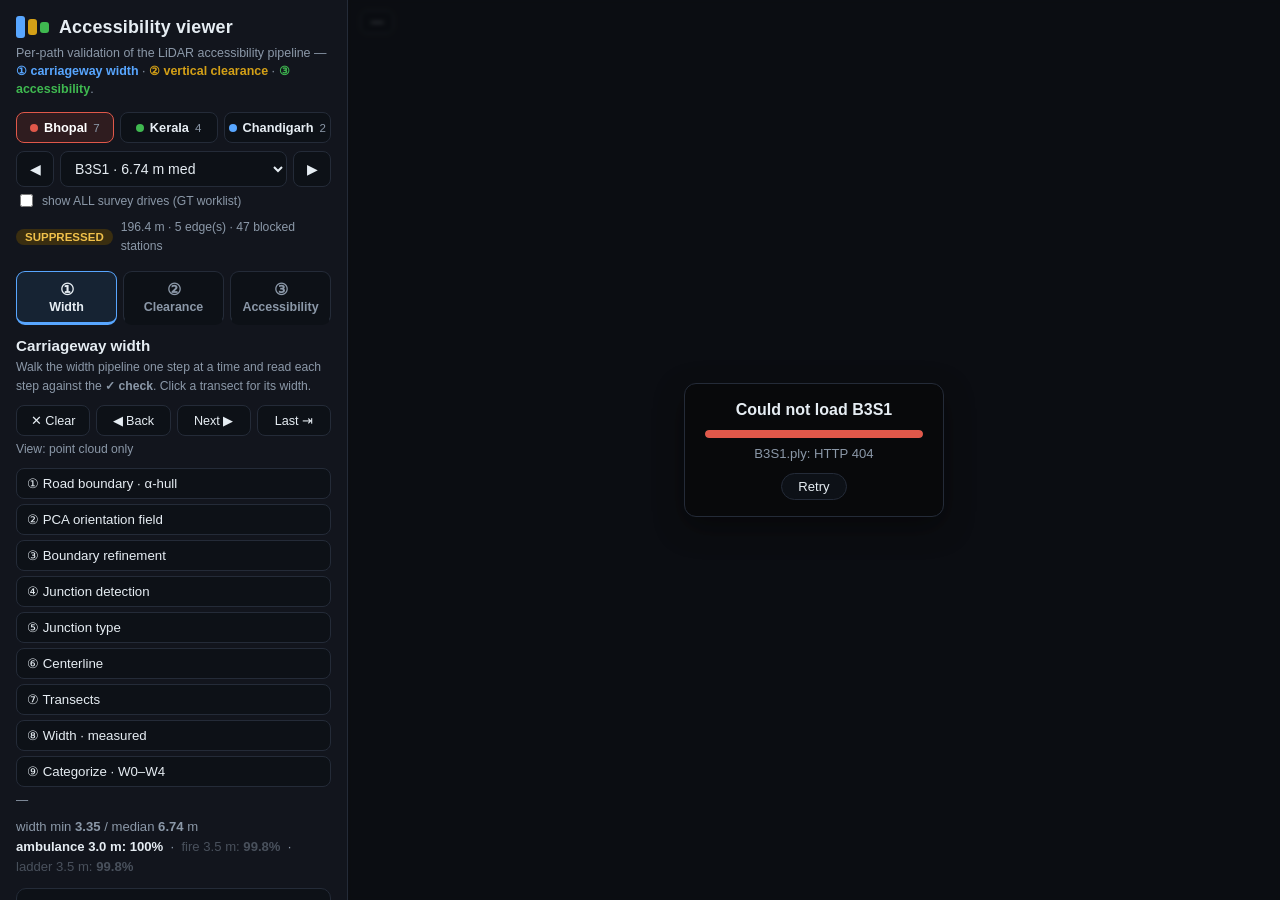
==== commit a569344c: "project page" ====
--- a/validate.html
+++ b/validate.html
@@ -150,10 +150,26 @@
                    background:rgba(11,13,18,.78); border:1px solid var(--border); border-radius:8px;
                    padding:4px 10px; pointer-events:none; max-width:70%; }
     #view-status b { color:var(--fg); }
+    /* centred loading panel over the 3D view (same pattern as the project page's scene viewer);
+       the previous path stays visible, dimmed, underneath */
+    .viewer-loading { position:absolute; inset:0; z-index:3; display:flex; align-items:center; justify-content:center;
+                      background:rgba(11,13,18,.55); backdrop-filter:blur(2px); }
+    .viewer-loading[hidden], .viewer-loading [hidden], .viewer-bg-load[hidden] { display:none; }
+    .viewer-loading-box { min-width:260px; max-width:80%; padding:16px 20px; border-radius:12px; text-align:center;
+                          background:rgba(9,9,11,.92); border:1px solid var(--border); box-shadow:0 10px 30px rgba(0,0,0,.45); }
+    .vl-title { font-size:1rem; font-weight:600; line-height:1.3; margin-bottom:10px; }
+    .vl-bar { height:8px; border-radius:999px; background:rgba(255,255,255,.14); overflow:hidden; }
+    .vl-bar span { display:block; height:100%; width:0; background:var(--w-acc); border-radius:inherit; transition:width .15s linear; }
+    .vl-detail { margin-top:8px; font-size:.82rem; color:var(--muted); font-variant-numeric:tabular-nums; }
+    .viewer-loading.failed .vl-bar span { width:100% !important; background:var(--red); }
+    .viewer-loading .vl-retry { width:auto; margin-top:12px; padding:5px 16px; border-radius:999px; font-size:.82rem; }
+    .viewer-bg-load { position:absolute; left:12px; bottom:12px; z-index:2; font-size:.76rem; color:#cdd6e0;
+                      background:rgba(11,13,18,.78); border:1px solid var(--border); border-radius:8px;
+                      padding:4px 10px; pointer-events:none; font-variant-numeric:tabular-nums; }
   </style>
-  <script type="module" crossorigin src="./assets/validate-l6lHiD56.js"></script>
+  <script type="module" crossorigin src="./assets/validate-CaQeDxuH.js"></script>
   <link rel="modulepreload" crossorigin href="./assets/modulepreload-polyfill-B5Qt9EMX.js">
-  <link rel="modulepreload" crossorigin href="./assets/OrbitControls-B2MD5Xj6.js">
+  <link rel="modulepreload" crossorigin href="./assets/OrbitControls-Bxf0K-WC.js">
 </head>
 <body>
   <div id="app">
